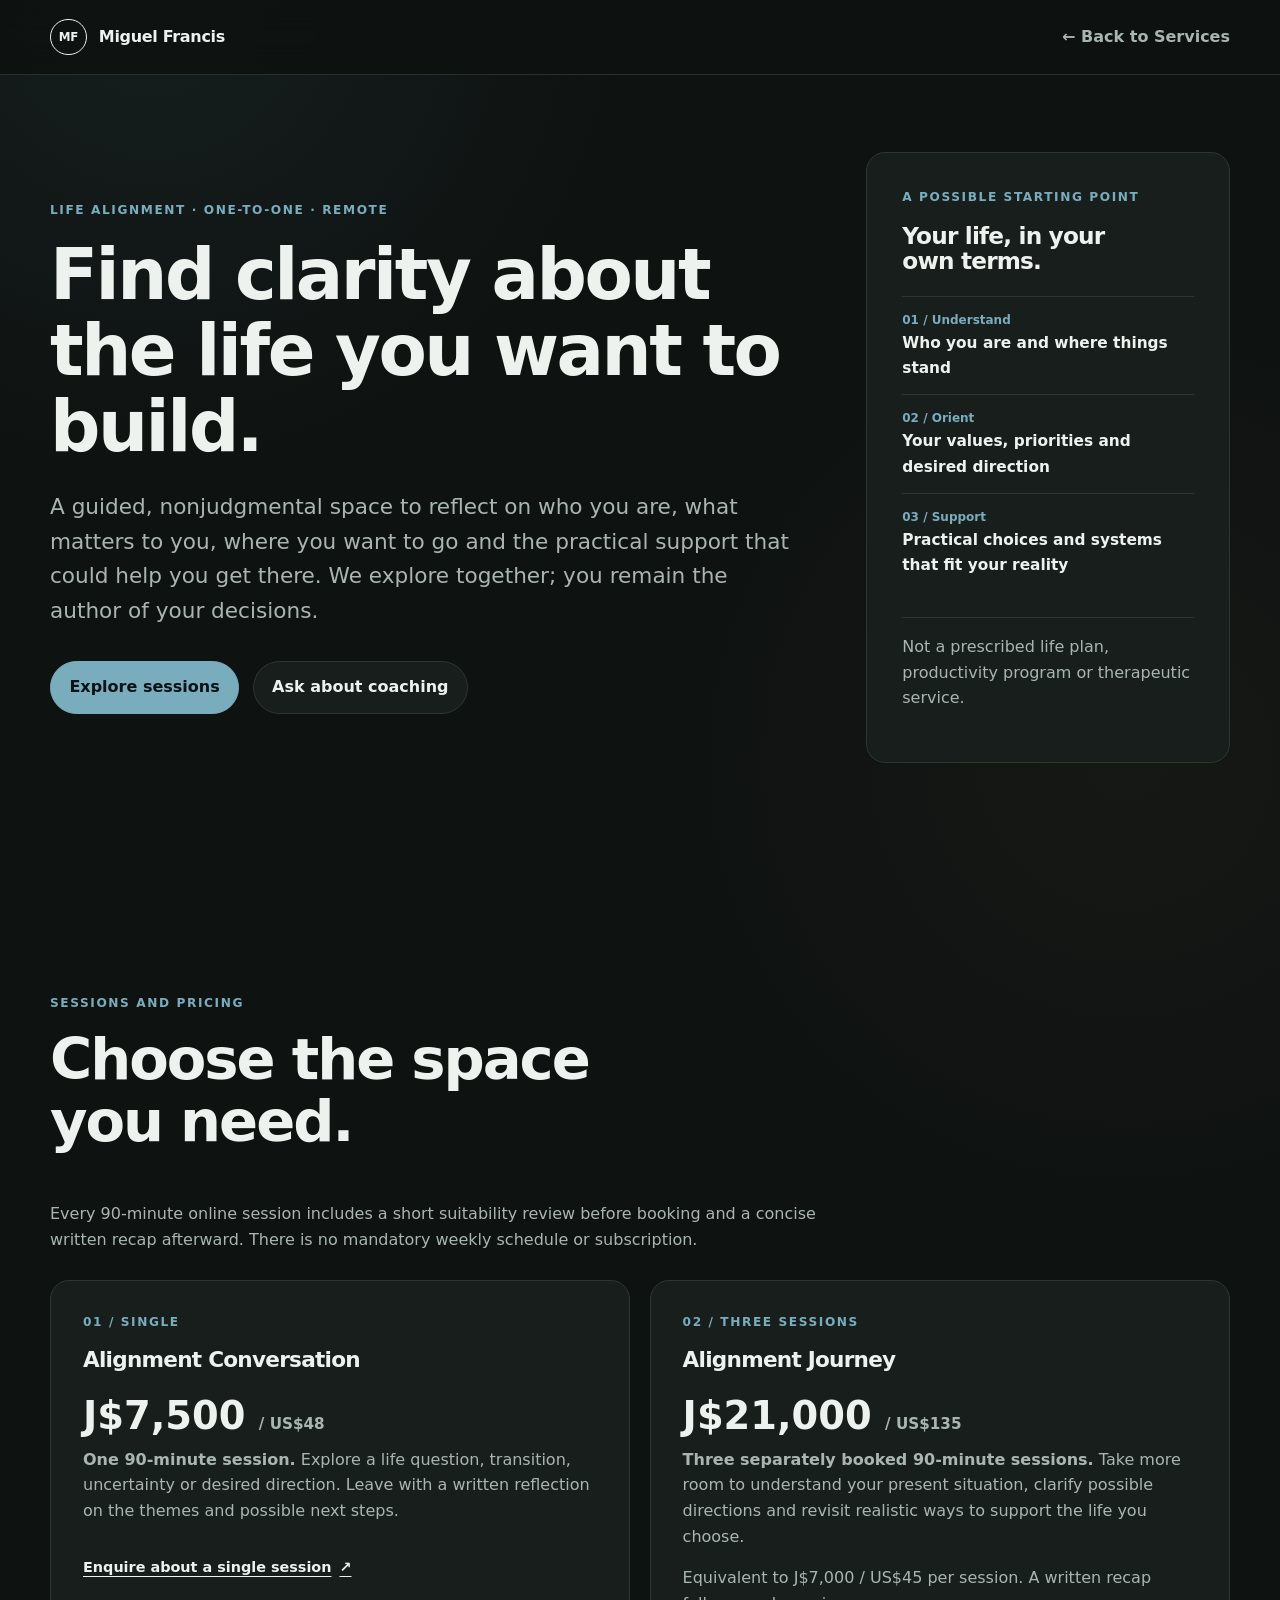
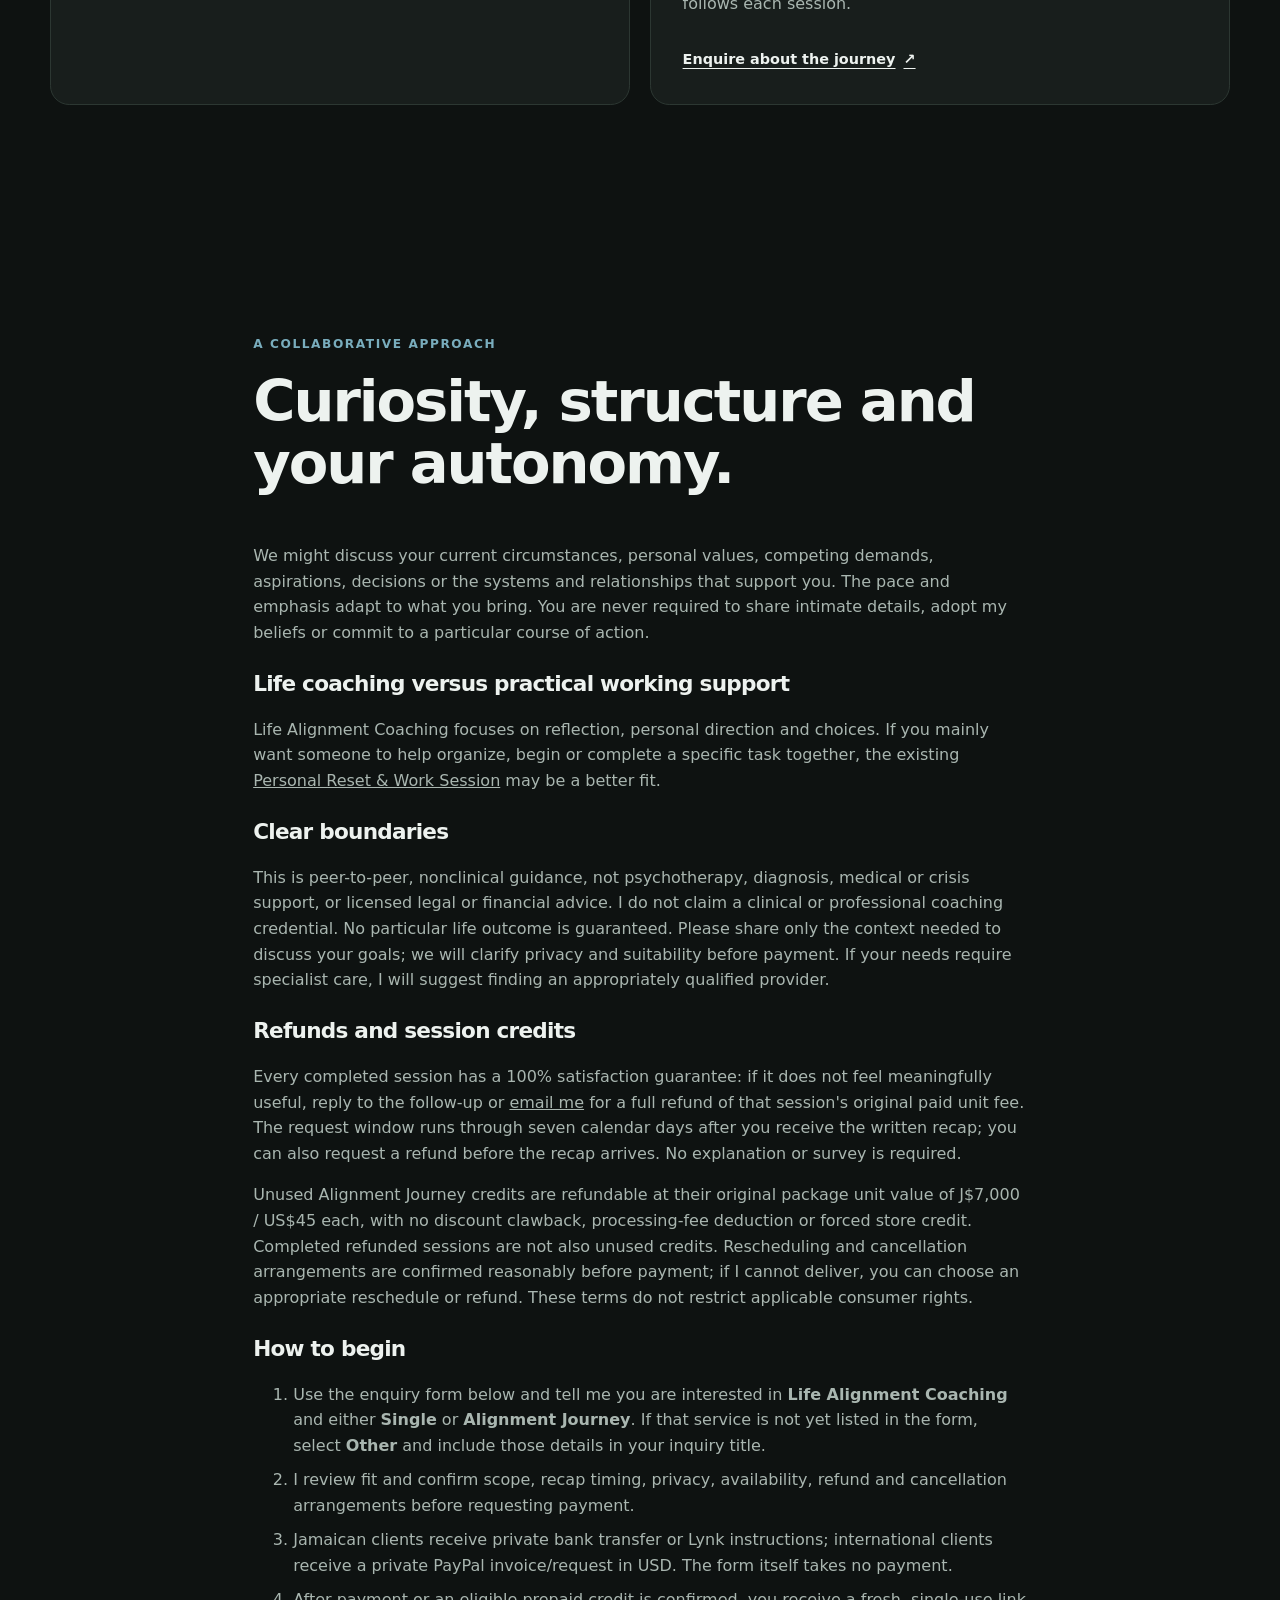
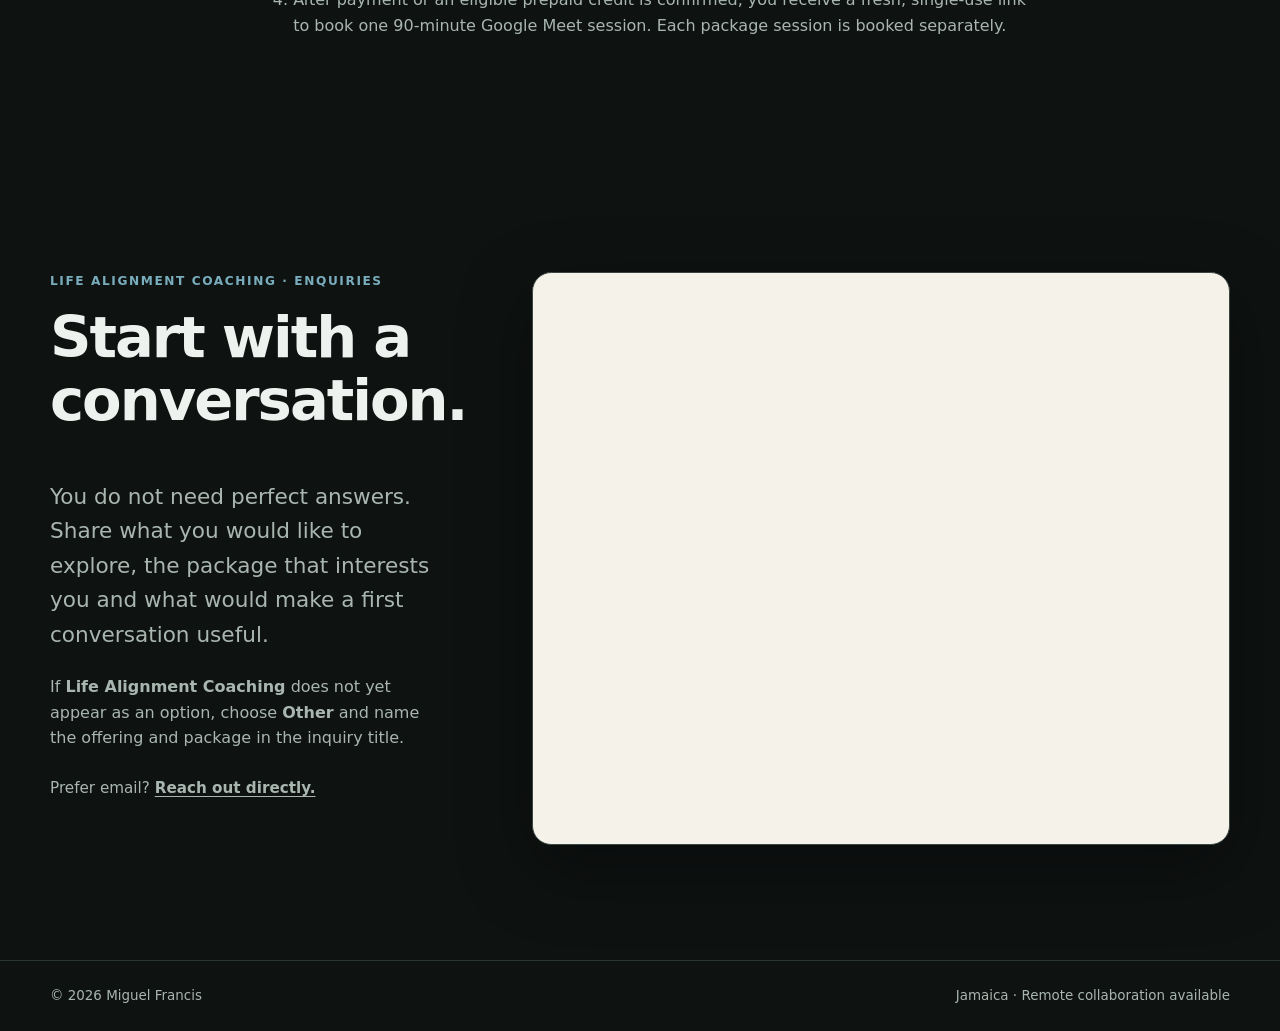
==== life-alignment-coaching.html @ 4c948471 "feat: refine portfolio layout and add life alignment coaching offer" ====
<!doctype html>
<html lang="en">
<head>
  <meta charset="utf-8">
  <meta name="viewport" content="width=device-width, initial-scale=1">
  <meta name="description" content="Life Alignment Coaching with Miguel Francis: structured, nonclinical peer-to-peer support for values, direction, goals and practical next steps. Explore online sessions and packages.">
  <link rel="canonical" href="https://migydao.github.io/MiguelDao/life-alignment-coaching.html">
  <meta property="og:type" content="website">
  <meta property="og:title" content="Life Alignment Coaching | Miguel Francis">
  <meta property="og:description" content="Explore your values, direction and practical support systems in one-to-one, nonclinical guidance sessions.">
  <meta property="og:url" content="https://migydao.github.io/MiguelDao/life-alignment-coaching.html">
  <meta name="twitter:card" content="summary">
  <meta name="theme-color" content="#0e1211">
  <title>Life Alignment Coaching | Miguel Francis</title>
  <link rel="icon" href="assets/mark.svg" type="image/svg+xml">
  <script src="theme.js"></script>
  <link rel="stylesheet" href="styles.css">
</head>
<body>
  <a class="skip-link" href="#main">Skip to content</a>
  <header class="site-header">
    <div class="shell nav-shell">
      <a class="brand" href="index.html" aria-label="Miguel Francis home"><span class="brand-mark" aria-hidden="true">MF</span><span>Miguel Francis</span></a>
      <nav class="case-nav" aria-label="Page navigation"><a href="services.html#personal-practical-support">← Back to Services</a></nav>
    </div>
  </header>
  <main id="main">
    <section class="section alignment-hero" aria-labelledby="alignment-title">
      <div class="shell alignment-grid">
        <div>
          <p class="eyebrow">Life alignment · One-to-one · Remote</p>
          <h1 id="alignment-title">Find clarity about the life you want to build.</h1>
          <p class="hero-copy">A guided, nonjudgmental space to reflect on who you are, what matters to you, where you want to go and the practical support that could help you get there. We explore together; you remain the author of your decisions.</p>
          <div class="actions"><a class="button button-primary" href="#packages">Explore sessions</a><a class="button button-secondary" href="#enquiry">Ask about coaching</a></div>
        </div>
        <aside class="alignment-aside" aria-label="Three areas of reflection">
          <p class="eyebrow">A possible starting point</p>
          <h2>Your life, in your own terms.</h2>
          <ol>
            <li><span>01 / Understand</span><strong>Who you are and where things stand</strong></li>
            <li><span>02 / Orient</span><strong>Your values, priorities and desired direction</strong></li>
            <li><span>03 / Support</span><strong>Practical choices and systems that fit your reality</strong></li>
          </ol>
          <p class="alignment-summary-note">Not a prescribed life plan, productivity program or therapeutic service.</p>
        </aside>
      </div>
    </section>
    <section class="section" id="packages" aria-labelledby="packages-title">
      <div class="shell">
        <p class="eyebrow">Sessions and pricing</p>
        <h2 id="packages-title">Choose the space you need.</h2>
        <p class="alignment-copy">Every 90-minute online session includes a short suitability review before booking and a concise written recap afterward. There is no mandatory weekly schedule or subscription.</p>
        <div class="alignment-options">
          <article class="alignment-option">
            <p class="eyebrow">01 / Single</p>
            <h3>Alignment Conversation</h3>
            <p class="alignment-price">J$7,500 <span>/ US$48</span></p>
            <p><strong>One 90-minute session.</strong> Explore a life question, transition, uncertainty or desired direction. Leave with a written reflection on the themes and possible next steps.</p>
            <a class="svc-card-link" href="#enquiry">Enquire about a single session <span aria-hidden="true">↗</span></a>
          </article>
          <article class="alignment-option">
            <p class="eyebrow">02 / Three sessions</p>
            <h3>Alignment Journey</h3>
            <p class="alignment-price">J$21,000 <span>/ US$135</span></p>
            <p><strong>Three separately booked 90-minute sessions.</strong> Take more room to understand your present situation, clarify possible directions and revisit realistic ways to support the life you choose.</p>
            <p>Equivalent to J$7,000 / US$45 per session. A written recap follows each session.</p>
            <a class="svc-card-link" href="#enquiry">Enquire about the journey <span aria-hidden="true">↗</span></a>
          </article>
        </div>
      </div>
    </section>
    <section class="section" aria-labelledby="alignment-process-title">
      <div class="shell alignment-copy">
        <p class="eyebrow">A collaborative approach</p>
        <h2 id="alignment-process-title">Curiosity, structure and your autonomy.</h2>
        <p>We might discuss your current circumstances, personal values, competing demands, aspirations, decisions or the systems and relationships that support you. The pace and emphasis adapt to what you bring. You are never required to share intimate details, adopt my beliefs or commit to a particular course of action.</p>
        <h3>Life coaching versus practical working support</h3>
        <p>Life Alignment Coaching focuses on reflection, personal direction and choices. If you mainly want someone to help organize, begin or complete a specific task together, the existing <a href="personal-practical-support.html">Personal Reset &amp; Work Session</a> may be a better fit.</p>
        <h3>Clear boundaries</h3>
        <p>This is peer-to-peer, nonclinical guidance, not psychotherapy, diagnosis, medical or crisis support, or licensed legal or financial advice. I do not claim a clinical or professional coaching credential. No particular life outcome is guaranteed. Please share only the context needed to discuss your goals; we will clarify privacy and suitability before payment. If your needs require specialist care, I will suggest finding an appropriately qualified provider.</p>
        <h3>Refunds and session credits</h3>
        <p>Every completed session has a 100% satisfaction guarantee: if it does not feel meaningfully useful, reply to the follow-up or <a href="mailto:miguelfrancis.rw@gmail.com?subject=Life%20Alignment%20Coaching%20refund">email me</a> for a full refund of that session's original paid unit fee. The request window runs through seven calendar days after you receive the written recap; you can also request a refund before the recap arrives. No explanation or survey is required.</p>
        <p>Unused Alignment Journey credits are refundable at their original package unit value of J$7,000 / US$45 each, with no discount clawback, processing-fee deduction or forced store credit. Completed refunded sessions are not also unused credits. Rescheduling and cancellation arrangements are confirmed reasonably before payment; if I cannot deliver, you can choose an appropriate reschedule or refund. These terms do not restrict applicable consumer rights.</p>
        <h3>How to begin</h3>
        <ol>
          <li>Use the enquiry form below and tell me you are interested in <strong>Life Alignment Coaching</strong> and either <strong>Single</strong> or <strong>Alignment Journey</strong>. If that service is not yet listed in the form, select <strong>Other</strong> and include those details in your inquiry title.</li>
          <li>I review fit and confirm scope, recap timing, privacy, availability, refund and cancellation arrangements before requesting payment.</li>
          <li>Jamaican clients receive private bank transfer or Lynk instructions; international clients receive a private PayPal invoice/request in USD. The form itself takes no payment.</li>
          <li>After payment or an eligible prepaid credit is confirmed, you receive a fresh, single-use link to book one 90-minute Google Meet session. Each package session is booked separately.</li>
        </ol>
      </div>
    </section>
    <section class="section intake-hero" id="enquiry">
      <div class="shell intake-grid">
        <div class="intake-intro">
          <p class="eyebrow">Life Alignment Coaching · Enquiries</p>
          <h2>Start with a conversation.</h2>
          <p class="hero-copy">You do not need perfect answers. Share what you would like to explore, the package that interests you and what would make a first conversation useful.</p>
          <p>If <strong>Life Alignment Coaching</strong> does not yet appear as an option, choose <strong>Other</strong> and name the offering and package in the inquiry title.</p>
          <p class="intake-fallback">Prefer email? <a href="mailto:miguelfrancis.rw@gmail.com?subject=Life%20Alignment%20Coaching%20inquiry">Reach out directly.</a></p>
        </div>
        <div class="intake-form-shell" aria-label="Life Alignment Coaching inquiry form">
          <iframe data-tally-src="https://tally.so/embed/rjxJpX?alignLeft=1&hideTitle=1&transparentBackground=1&dynamicHeight=1&service_prefill=Life%20Alignment%20Coaching" loading="lazy" width="100%" height="520" frameborder="0" marginheight="0" marginwidth="0" title="Life Alignment Coaching inquiry form"></iframe>
        </div>
      </div>
    </section>
  </main>
  <footer class="site-footer"><div class="shell footer-row"><p>© <span id="year"></span> Miguel Francis</p><p>Jamaica · Remote collaboration available</p></div></footer>
  <script>
    var d=document,w="https://tally.so/widgets/embed.js",v=function(){"undefined"!=typeof Tally?Tally.loadEmbeds():d.querySelectorAll("iframe[data-tally-src]:not([src])").forEach(function(e){e.src=e.dataset.tallySrc})};if("undefined"!=typeof Tally)v();else if(d.querySelector('script[src="'+w+'"]')==null){var s=d.createElement("script");s.src=w;s.onload=v;s.onerror=v;d.body.appendChild(s);}
  </script>
  <script src="script.js"></script>
</body>
</html>
---- styles.css ----
:root,
[data-theme="light"] {
  --ink: #10231c;
  --ink-soft: #43524c;
  --paper: #f5f2e9;
  --paper-deep: #e9e4d6;
  --line: #cfc8b8;
  --green: #315c4b;
  --green-dark: #183d31;
  --green-light: #dce8df;
  --blue: #315669;
  --warm: #9e6f42;
  --white: #fffefa;
  --radius: 1.2rem;
  --shadow: 0 20px 60px rgba(16, 35, 28, .10);
  --max: 1180px;
}

[data-theme="dark"] {
  --ink: #edf2ef;
  --ink-soft: #a9b6b0;
  --paper: #0e1211;
  --paper-deep: #141a18;
  --line: #2c3732;
  --green: #79adbd;
  --green-dark: #13252c;
  --green-light: #203137;
  --blue: #8ebccc;
  --warm: #d2a36f;
  --white: #181e1c;
  --shadow: 0 24px 72px rgba(0, 0, 0, .34);
}

* { box-sizing: border-box; }
html { scroll-behavior: smooth; }
body {
  margin: 0;
  color: var(--ink);
  background: var(--paper);
  font-family: Inter, ui-sans-serif, system-ui, -apple-system, BlinkMacSystemFont, "Segoe UI", sans-serif;
  line-height: 1.6;
}
a { color: inherit; }
button, a { -webkit-tap-highlight-color: transparent; }
img { max-width: 100%; display: block; }
h1,h2,h3,p { margin-top: 0; }
h1,h2,h3 { line-height: 1.08; letter-spacing: -.035em; }
h1 { font-size: clamp(2.8rem, 7.5vw, 6.7rem); max-width: 13ch; margin-bottom: 1.6rem; }
h2 { font-size: clamp(2rem, 4.5vw, 4rem); max-width: 16ch; }
h3 { font-size: 1.35rem; }
p { color: var(--ink-soft); }
.shell { width: min(calc(100% - 2.2rem), var(--max)); margin-inline: auto; }
.section { padding: clamp(4.5rem, 9vw, 8.5rem) 0; }
.sr-only { position: absolute; width: 1px; height: 1px; padding: 0; margin: -1px; overflow: hidden; clip: rect(0,0,0,0); white-space: nowrap; border: 0; }
.skip-link { position: fixed; left: 1rem; top: -5rem; z-index: 100; background: var(--ink); color: white; padding: .75rem 1rem; border-radius: .6rem; text-decoration: none; }
.skip-link:focus { top: 1rem; }

.site-header {
  position: sticky; top: 0; z-index: 50;
  background: color-mix(in srgb, var(--paper) 88%, transparent);
  backdrop-filter: blur(16px);
  border-bottom: 1px solid color-mix(in srgb, var(--line) 70%, transparent);
}
.nav-shell { min-height: 74px; display: flex; align-items: center; justify-content: space-between; gap: 2rem; }
.brand { display: inline-flex; align-items: center; gap: .75rem; text-decoration: none; font-weight: 750; letter-spacing: -.02em; }
.brand-mark { display: grid; place-items: center; width: 2.3rem; aspect-ratio: 1; border: 1px solid var(--ink); border-radius: 50%; font-size: .74rem; }
.site-nav { display: flex; align-items: center; gap: 1.8rem; }
.site-nav a { text-decoration: none; color: var(--ink-soft); font-size: .95rem; }
.site-nav a:hover, .site-nav a:focus-visible { color: var(--ink); }
.menu-toggle { display: none; background: transparent; border: 0; padding: .5rem; }
.menu-toggle span:not(.sr-only) { width: 1.5rem; height: 2px; background: var(--ink); display: block; margin: 4px 0; }

.eyebrow { margin-bottom: 1rem; color: var(--green); text-transform: uppercase; letter-spacing: .13em; font-size: .76rem; font-weight: 800; }
.hero { padding-top: clamp(5rem, 9vw, 9rem); }
.hero-grid { display: grid; grid-template-columns: minmax(0, 1.65fr) minmax(270px, .7fr); gap: clamp(3rem, 8vw, 7rem); align-items: end; }
.hero-copy { font-size: clamp(1.06rem, 1.8vw, 1.35rem); max-width: 62ch; }
.actions { display: flex; flex-wrap: wrap; gap: .85rem; margin-top: 2rem; }
.button { display: inline-flex; align-items: center; justify-content: center; min-height: 48px; padding: .8rem 1.15rem; border-radius: 999px; text-decoration: none; font-weight: 750; border: 1px solid var(--ink); transition: transform .16s ease, box-shadow .16s ease, background .16s ease; }
.button:hover { transform: translateY(-2px); }
.button-primary { background: var(--ink); color: var(--white); }
.button-secondary { background: transparent; color: var(--ink); }
.button-light { background: var(--white); color: var(--ink); border-color: var(--white); }

.hero-panel {
  background:
    linear-gradient(rgba(255,255,255,.035) 1px, transparent 1px),
    linear-gradient(90deg, rgba(255,255,255,.035) 1px, transparent 1px),
    var(--ink);
  background-size: 28px 28px, 28px 28px, auto;
  color: var(--white);
  padding: 1.6rem;
  border-radius: var(--radius);
  box-shadow: var(--shadow);
}
.hero-panel p { color: #d7e0db; }
.hero-symbol-grid {
  display: grid;
  grid-template-columns: repeat(4, 1fr);
  gap: .55rem;
  margin-bottom: 1.35rem;
}
.hero-symbol {
  display: grid;
  place-items: center;
  min-height: 64px;
  border: 1px solid rgba(255,255,255,.16);
  border-radius: .8rem;
  background: rgba(255,255,255,.045);
}
.hero-symbol svg {
  width: 34px;
  height: 34px;
  fill: none;
  stroke: #b7cdbf;
  stroke-width: 1.8;
  stroke-linecap: round;
  stroke-linejoin: round;
}
.panel-kicker { font-size: .85rem; }
.focus-list { list-style: none; margin: 1.6rem 0; padding: 0; }
.focus-list li { display: flex; gap: .8rem; align-items: center; padding: .8rem 0; border-top: 1px solid rgba(255,255,255,.14); font-weight: 650; }
.focus-list li:last-child { border-bottom: 1px solid rgba(255,255,255,.14); }
.focus-list span { color: #a9c2b8; font-variant-numeric: tabular-nums; font-size: .78rem; }
.panel-note { font-size: .88rem; margin-bottom: 0; }

.section-heading { margin-bottom: 2.5rem; }
.heading-row { display: grid; grid-template-columns: 1fr minmax(260px, .5fr); gap: 2rem; align-items: end; }
.section-note { max-width: 48ch; margin-bottom: .4rem; font-size: .95rem; }

.capabilities { border-top: 1px solid var(--line); }
.capability-grid { display: grid; grid-template-columns: repeat(4, 1fr); border-top: 1px solid var(--line); border-left: 1px solid var(--line); }
.capability-card { padding: 1.6rem; min-height: 250px; border-right: 1px solid var(--line); border-bottom: 1px solid var(--line); display: flex; flex-direction: column; }
.capability-card h3 { margin-top: auto; }
.capability-number { font-size: .78rem; color: var(--green); font-weight: 800; }
.capability-card p { margin-bottom: 0; }

.selected-work { background: var(--white); border-block: 1px solid var(--line); }
.project-grid { display: grid; grid-template-columns: repeat(2, minmax(0, 1fr)); gap: 1.35rem; }
.project-card { border: 1px solid var(--line); border-radius: var(--radius); overflow: hidden; background: var(--paper); }
.project-featured { grid-column: 1 / -1; display: grid; grid-template-columns: 1.1fr 1fr; }
.project-visual { min-height: 260px; padding: 1.6rem; display: flex; flex-direction: column; justify-content: space-between; color: white; overflow: hidden; position: relative; text-decoration: none; }
.project-visual:focus-visible { outline: 3px solid currentColor; outline-offset: -4px; }
.project-visual::after { content: ""; position: absolute; width: 55%; aspect-ratio: 1; border: 1px solid rgba(255,255,255,.3); border-radius: 50%; right: -10%; bottom: -35%; }
.project-visual span { text-transform: uppercase; font-size: .72rem; letter-spacing: .12em; font-weight: 800; }
.project-visual strong { font-size: clamp(2rem, 4vw, 3.7rem); line-height: .95; letter-spacing: -.05em; max-width: 8ch; }
.visual-bed { background: linear-gradient(135deg, #202925, #78583c); }
.visual-iwtm { background: linear-gradient(135deg, #243b32, #57715d); }
.visual-character { background: linear-gradient(135deg, #172d3d, #3f6880); }
.visual-sketchpad { background: linear-gradient(135deg, #19232b, #496474); }
.visual-equipment { background: linear-gradient(135deg, #252927, #6e706b); }
.visual-cx { background: linear-gradient(135deg, #3e3448, #806b84); }
.visual-3d { background: linear-gradient(135deg, #3d452c, #7e8750); }
.visual-farm { background: linear-gradient(135deg, #2c432e, #6d7842); }
.project-body { padding: 1.6rem; }
.project-body h3 { font-size: 1.65rem; margin-bottom: .75rem; }
.project-meta { color: var(--green); font-size: .78rem; font-weight: 800; letter-spacing: .06em; text-transform: uppercase; }
.tag-list { display: flex; flex-wrap: wrap; gap: .45rem; list-style: none; padding: 0; margin: 1.35rem 0; }
.tag-list li { border: 1px solid var(--line); border-radius: 999px; padding: .32rem .6rem; font-size: .78rem; color: var(--ink-soft); background: var(--white); }
details { border-top: 1px solid var(--line); padding-top: .85rem; }
summary { cursor: pointer; font-weight: 750; color: var(--ink); }
details p { margin: .85rem 0 0; font-size: .92rem; }

.approach { background: var(--green-dark); color: white; }
.approach p { color: #c7d6d0; }
.approach-grid { display: grid; grid-template-columns: .8fr 1.1fr; gap: clamp(3rem, 8vw, 7rem); }
.approach .eyebrow { color: #9bc0b1; }
.approach blockquote { margin: 2.5rem 0 0; padding-left: 1.2rem; border-left: 2px solid #86ad9d; font-size: 1.25rem; color: #f0f5f2; max-width: 30ch; }
.process-list { list-style: none; padding: 0; margin: 0; }
.process-list li { display: grid; grid-template-columns: 44px 1fr; gap: 1rem; padding: 1.15rem 0; border-top: 1px solid rgba(255,255,255,.14); }
.process-list li:last-child { border-bottom: 1px solid rgba(255,255,255,.14); }
.process-list span { color: #8fb2a4; font-size: .78rem; font-weight: 800; }
.process-list h3 { margin-bottom: .35rem; color: white; }
.process-list p { margin-bottom: 0; }

.about-grid { display: grid; grid-template-columns: .75fr 1.25fr; gap: clamp(3rem, 9vw, 8rem); }
.about-copy { font-size: 1.08rem; }
.about-copy p:first-child { font-size: clamp(1.3rem, 2.3vw, 1.8rem); color: var(--ink); }

.experience { padding-top: 0; }
.timeline { border-top: 1px solid var(--line); }
.timeline article { display: grid; grid-template-columns: 150px minmax(220px, .75fr) 1.2fr; gap: 2rem; padding: 1.25rem 0; border-bottom: 1px solid var(--line); }
.timeline span { font-size: .82rem; font-weight: 800; color: var(--green); }
.timeline h3, .timeline p { margin: 0; }

.work-paths { background: var(--paper-deep); }
.path-grid { display: grid; grid-template-columns: 1fr 1fr; gap: 1.2rem; }
.path-card { border: 1px solid var(--line); background: var(--white); padding: clamp(1.6rem, 4vw, 3rem); border-radius: var(--radius); }
.path-card h2 { font-size: clamp(2rem, 4vw, 3.3rem); }
.path-card ul { padding-left: 1.2rem; color: var(--ink-soft); margin-bottom: 2rem; }
.path-primary { background: var(--ink); color: white; border-color: var(--ink); }
.path-primary p, .path-primary li { color: #d9e1dd; }
.path-primary .eyebrow { color: #9bc0b1; }

.contact { border-top: 1px solid var(--line); }
.contact-grid { display: grid; grid-template-columns: .8fr 1.2fr; gap: clamp(3rem, 9vw, 8rem); align-items: start; }
.contact-grid > div:last-child > p:first-child { font-size: 1.15rem; max-width: 58ch; }
.contact-links { display: flex; flex-wrap: wrap; gap: .75rem 1.2rem; margin: 1.6rem 0; }
.contact-links a { font-weight: 800; text-underline-offset: .2em; }
.location { font-size: .9rem; }

.site-footer { border-top: 1px solid var(--line); padding: 1.5rem 0; }
.footer-row { display: flex; justify-content: space-between; gap: 1rem; }
.footer-row p { margin: 0; font-size: .84rem; }

:focus-visible { outline: 3px solid #d1a95b; outline-offset: 3px; }

@media (max-width: 900px) {
  .hero-grid, .approach-grid, .about-grid, .contact-grid { grid-template-columns: 1fr; }
  .hero-panel { max-width: 620px; }
  .capability-grid { grid-template-columns: repeat(2, 1fr); }
  .project-featured { display: block; }
  .heading-row { grid-template-columns: 1fr; }
  .timeline article { grid-template-columns: 120px 1fr; }
  .timeline article p { grid-column: 2; }
}

@media (max-width: 700px) {
  .site-nav { position: absolute; left: 0; right: 0; top: 74px; display: none; flex-direction: column; align-items: stretch; gap: 0; padding: .8rem 1.1rem 1rem; background: var(--paper); border-bottom: 1px solid var(--line); }
  .site-nav.is-open { display: flex; }
  .site-nav a { padding: .8rem 0; }
  .menu-toggle { display: block; }
  .project-grid, .path-grid { grid-template-columns: 1fr; }
  .capability-grid { grid-template-columns: 1fr; }
  .project-visual { min-height: 220px; }
  .timeline article { grid-template-columns: 1fr; gap: .25rem; }
  .timeline article p { grid-column: auto; }
  .footer-row { flex-direction: column; }
  h1 { font-size: clamp(2.75rem, 14vw, 4.5rem); }
}

@media (prefers-reduced-motion: reduce) {
  html { scroll-behavior: auto; }
  *, *::before, *::after { transition-duration: .01ms !important; animation-duration: .01ms !important; animation-iteration-count: 1 !important; }
}


/* Case-study pages */
.case-nav a { text-decoration: none; font-weight: 750; color: var(--ink-soft); }
.case-nav a:hover, .case-nav a:focus-visible { color: var(--ink); }
.case-hero { padding-top: clamp(5rem, 9vw, 8rem); }
.case-hero-grid { display: grid; grid-template-columns: minmax(0,1.35fr) minmax(280px,.65fr); gap: clamp(3rem,8vw,7rem); align-items: end; }
.case-facts { padding: 1.4rem; border: 1px solid var(--line); border-radius: var(--radius); background: var(--white); }
.case-facts .panel-kicker { color: var(--ink); font-weight: 800; }
.case-tags { margin-bottom: 0; }
.case-content-grid { display: grid; grid-template-columns: .8fr 1.2fr; gap: clamp(3rem,9vw,8rem); align-items: start; }
.case-copy { font-size: 1.06rem; max-width: 68ch; }
.case-copy p:last-child { margin-bottom: 0; }
.case-list { margin: 0; padding-left: 1.2rem; color: var(--ink-soft); }
.case-list li { margin-bottom: .7rem; }
.case-tinted { background: var(--paper-deep); }
.case-dark { background: var(--green-dark); color: white; }
.case-dark p, .case-dark li { color: #c7d6d0; }
.case-dark .eyebrow { color: #9bc0b1; }
.case-next { padding-top: 2.5rem; }

.project-link {
  display: inline-flex;
  margin-top: .8rem;
  font-weight: 800;
  text-decoration-thickness: 1px;
  text-underline-offset: .22em;
}

@media (max-width: 900px) {
  .case-hero-grid, .case-content-grid { grid-template-columns: 1fr; }
}

.project-photo { padding: 0; position: relative; background: #1e2723; }
.project-photo::after { display: none; }
.project-photo > img { width: 100%; height: 100%; min-height: inherit; object-fit: cover; }
.project-photo-overlay {
  position: absolute; inset: 0; display: flex; flex-direction: column; justify-content: space-between;
  padding: 1.6rem; color: white; background: linear-gradient(180deg, rgba(16,35,28,.12), rgba(16,35,28,.62));
}
.project-photo-overlay span { text-transform: uppercase; font-size: .72rem; letter-spacing: .12em; font-weight: 800; }
.project-photo-overlay strong { font-size: clamp(2rem,4vw,3.7rem); line-height: .95; letter-spacing: -.05em; max-width: 8ch; }
.case-image-section { padding: 0 0 clamp(3rem,6vw,5rem); }
.case-figure { margin: 0; }
.case-figure img { width: 100%; max-height: 760px; object-fit: cover; border-radius: var(--radius); border: 1px solid var(--line); }
.case-figure figcaption { margin-top: .75rem; color: var(--ink-soft); font-size: .9rem; }


.case-gallery-intro { margin-bottom: 2rem; }
.case-gallery {
  display: grid;
  grid-template-columns: repeat(3, minmax(0, 1fr));
  gap: 1.15rem;
}
.case-gallery-two { grid-template-columns: repeat(2, minmax(0, 1fr)); }
.case-gallery .case-figure {
  display: flex;
  flex-direction: column;
  min-width: 0;
}
.case-gallery .case-figure img {
  width: 100%;
  aspect-ratio: 4 / 3;
  max-height: none;
  object-fit: cover;
}
.farm-gallery .case-figure img {
  aspect-ratio: 3 / 4;
  object-fit: cover;
}
@media (max-width: 800px) {
  .case-gallery,
  .case-gallery-two { grid-template-columns: 1fr; }
}

/* Work With Miguel intake */
.intake-hero { padding-top: clamp(4.5rem, 8vw, 7rem); }
.intake-grid {
  display: grid;
  grid-template-columns: minmax(0, .72fr) minmax(320px, 1.28fr);
  gap: clamp(2.5rem, 7vw, 6rem);
  align-items: start;
}
.intake-intro { position: sticky; top: 118px; }
.intake-intro h1 { font-size: clamp(2.7rem, 6vw, 5.5rem); max-width: 10ch; }
.intake-fallback { margin-top: 1.6rem; font-size: .95rem; }
.intake-fallback a { font-weight: 800; text-underline-offset: .2em; }
.intake-form-shell {
  min-height: 520px;
  border: 1px solid var(--line);
  border-radius: var(--radius);
  background: var(--white);
  padding: clamp(1rem, 2vw, 1.6rem);
  box-shadow: var(--shadow);
}
.intake-form-shell iframe { display: block; width: 100%; border: 0; }

@media (max-width: 900px) {
  .intake-grid { grid-template-columns: 1fr; }
  .intake-intro { position: static; }
}


/* Software case-study actions */
.case-actions {
  display: flex;
  flex-wrap: wrap;
  gap: .75rem;
  margin-top: 1.4rem;
}
.case-actions .button { min-width: 0; }
.case-figure-showcase img {
  object-fit: contain;
  background: #eef3f8;
}


/* CX / Quality Analytics Framework */
.cx-framework-grid {
  display: grid;
  grid-template-columns: repeat(3, minmax(0, 1fr));
  gap: 1rem;
}
.cx-framework-grid article,
.cx-example-card {
  border: 1px solid var(--line);
  border-radius: var(--radius);
  background: var(--white);
  padding: 1.35rem;
}
.cx-framework-grid article {
  min-height: 190px;
  display: flex;
  flex-direction: column;
}
.cx-framework-grid article span {
  color: var(--green);
  font-size: .75rem;
  font-weight: 800;
  letter-spacing: .08em;
}
.cx-framework-grid article h3 { margin-top: auto; }
.cx-framework-grid article p { margin-bottom: 0; }
.cx-example-intro { max-width: 68ch; margin-bottom: 1.4rem; }
.cx-example-grid {
  display: grid;
  grid-template-columns: repeat(3, minmax(0, 1fr));
  gap: 1rem;
}
.cx-example-card h3 { margin-bottom: .75rem; }
.cx-response {
  margin-top: 1.2rem;
  border-top: 1px solid var(--line);
  padding-top: .9rem;
  display: grid;
  gap: .35rem;
}
.cx-response strong {
  color: var(--green);
  font-size: .78rem;
  text-transform: uppercase;
  letter-spacing: .08em;
}
.cx-response span { color: var(--ink-soft); }
.cx-learning-callout {
  margin-top: 1.2rem;
  padding: 1.2rem 1.35rem;
  border-radius: var(--radius);
  background: var(--green-dark);
  color: white;
}
.cx-learning-callout strong { color: #fff; }

@media (max-width: 900px) {
  .cx-framework-grid { grid-template-columns: repeat(2, minmax(0, 1fr)); }
  .cx-example-grid { grid-template-columns: 1fr; }
}
@media (max-width: 620px) {
  .cx-framework-grid { grid-template-columns: 1fr; }
}


/* Theme variant: Dark / Technical Maker */
[data-theme="dark"] { color-scheme: dark; }
[data-theme="light"] { color-scheme: light; }

[data-theme="dark"] body {
  background:
    radial-gradient(circle at 12% 0%, rgba(121,173,189,.08), transparent 30rem),
    radial-gradient(circle at 88% 18%, rgba(210,163,111,.045), transparent 28rem),
    var(--paper);
}
[data-theme="dark"] .site-header {
  background: color-mix(in srgb, var(--paper) 90%, transparent);
  border-bottom-color: color-mix(in srgb, var(--line) 85%, transparent);
}
[data-theme="dark"] .hero-panel {
  background:
    linear-gradient(rgba(121,173,189,.045) 1px, transparent 1px),
    linear-gradient(90deg, rgba(121,173,189,.045) 1px, transparent 1px),
    #11191b;
  background-size: 28px 28px, 28px 28px, auto;
  color: #f3f6f4;
  border: 1px solid #2b3a3d;
}
[data-theme="dark"] .hero-panel p { color: #b8c5c0; }
[data-theme="dark"] .hero-symbol {
  border-color: rgba(121,173,189,.22);
  background: rgba(121,173,189,.055);
}
[data-theme="dark"] .hero-symbol svg { stroke: #91bdcb; }
[data-theme="dark"] .focus-list li { border-color: rgba(121,173,189,.16); }
[data-theme="dark"] .panel-note { color: #95a8a1; }

[data-theme="dark"] .button-primary {
  background: var(--green);
  border-color: var(--green);
  color: #091315;
}
[data-theme="dark"] .button-secondary {
  background: var(--white);
  border-color: var(--line);
  color: var(--ink);
}
[data-theme="dark"] .button-light {
  background: #eef3f1;
  border-color: #eef3f1;
  color: #101716;
}

[data-theme="dark"] .selected-work { background: #101513; }
[data-theme="dark"] .project-card,
[data-theme="dark"] .path-card,
[data-theme="dark"] .case-facts,
[data-theme="dark"] .cx-framework-grid article,
[data-theme="dark"] .cx-example-card {
  box-shadow: 0 16px 48px rgba(0,0,0,.16);
}
[data-theme="dark"] .tag-list li { background: #171e1b; }
[data-theme="dark"] .project-photo-overlay {
  background: linear-gradient(180deg, rgba(5,10,9,.08), rgba(5,10,9,.76));
}
[data-theme="dark"] .approach,
[data-theme="dark"] .case-dark {
  background: #101c20;
  border-block: 1px solid #26383d;
}
[data-theme="dark"] .approach p,
[data-theme="dark"] .case-dark p,
[data-theme="dark"] .case-dark li { color: #b9c8c3; }
[data-theme="dark"] .approach .eyebrow,
[data-theme="dark"] .case-dark .eyebrow { color: #91bdcb; }
[data-theme="dark"] .approach blockquote {
  color: #eef3f1;
  border-left-color: #79adbd;
}
[data-theme="dark"] .process-list span { color: #8ebccc; }

[data-theme="dark"] .path-primary {
  background: #16252b;
  border-color: #34505a;
  color: #f2f5f3;
}
[data-theme="dark"] .path-primary p,
[data-theme="dark"] .path-primary li { color: #bac7c2; }
[data-theme="dark"] .path-primary .eyebrow { color: #8ebccc; }

[data-theme="dark"] .case-figure-showcase img { background: #11181a; }
[data-theme="dark"] .cx-learning-callout { background: #16252b; }

[data-theme="dark"] .intake-form-shell {
  background: #f5f2e9;
  border-color: #3a4641;
}
[data-theme="dark"] .skip-link {
  background: #edf2ef;
  color: #0e1211;
}
[data-theme="dark"] ::selection {
  background: #315b68;
  color: #f5f8f7;
}

/* Personal services catalogue. Shares the portfolio's theme, typography and layout. */
.svc-hero { padding-block: clamp(4.5rem, 8vw, 7rem) clamp(3.5rem, 7vw, 6rem); }
.svc-hero-grid { display: grid; grid-template-columns: minmax(0, 1.5fr) minmax(275px, .8fr); gap: clamp(2rem, 6vw, 6rem); align-items: center; }
.svc-hero h1 { max-width: 16ch; font-size: clamp(2.9rem, 6.3vw, 5.8rem); margin-bottom: 1.3rem; }
.svc-hero .hero-copy { max-width: 57ch; }
.svc-location { margin: 1.2rem 0 0; font-size: .9rem; max-width: 60ch; }
.svc-hero-panel { background: var(--white); border: 1px solid var(--line); border-radius: var(--radius); padding: clamp(1.3rem, 3vw, 2.1rem); box-shadow: var(--shadow); }
.svc-mini-kicker { color: var(--green); font-size: .75rem; font-weight: 800; letter-spacing: .12em; text-transform: uppercase; margin-bottom: 1.2rem; }
.svc-mode-row { display: grid; grid-template-columns: 34px 1fr; gap: .8rem; padding: 1.15rem 0; border-top: 1px solid var(--line); }
.svc-mode-row > span { color: var(--green); font-size: .8rem; font-weight: 800; }
.svc-mode-row strong { display: block; line-height: 1.3; margin-bottom: .4rem; }
.svc-mode-row p { margin: 0; font-size: .92rem; }
.svc-mode-row b { color: var(--ink); }
.svc-small-print { border-top: 1px solid var(--line); padding-top: 1.1rem; margin: .1rem 0 0; font-size: .8rem; }
.svc-jump-wrap { border-top: 1px solid var(--line); border-bottom: 1px solid var(--line); background: var(--paper-deep); scroll-margin-top: 80px; }
.svc-jump { display: flex; align-items: center; gap: .65rem 1.1rem; flex-wrap: wrap; padding-block: 1rem; }
.svc-jump-label { color: var(--ink-soft); font-size: .78rem; font-weight: 800; letter-spacing: .05em; text-transform: uppercase; margin-right: .25rem; }
.svc-jump a { display: inline-flex; align-items: center; gap: .3rem; text-decoration: none; background: var(--white); border: 1px solid var(--line); padding: .48rem .85rem; border-radius: 999px; font-size: .86rem; font-weight: 700; }
.svc-jump a:hover { border-color: var(--green); }
.svc-group { padding-block: clamp(3.5rem, 7vw, 6rem); scroll-margin-top: 84px; }
.svc-group:nth-of-type(odd) { background: var(--white); }
.svc-section-head { display: grid; grid-template-columns: 1fr minmax(200px, .55fr); gap: 1.25rem 3rem; align-items: end; margin-bottom: 2.2rem; }
.svc-section-head .eyebrow { margin-bottom: .7rem; }
.svc-section-head h2 { margin-bottom: 0; max-width: none; }
.svc-section-head > p { max-width: 46ch; margin-bottom: .1rem; }
.svc-grid { display: grid; grid-template-columns: repeat(3, minmax(0, 1fr)); gap: 1.1rem; align-items: stretch; }
.svc-feature-card { grid-column: 1 / -1; }
.svc-card { display: flex; flex-direction: column; min-width: 0; background: var(--paper); border: 1px solid var(--line); border-radius: var(--radius); padding: clamp(1.25rem, 2.4vw, 1.8rem); }
.svc-group:nth-of-type(even) .svc-card { background: var(--white); }
.svc-card-top { display: flex; justify-content: space-between; align-items: center; gap: 1rem; margin-bottom: 2.2rem; }
.svc-index { color: var(--green); font-size: .78rem; font-weight: 850; }
.svc-mode { color: var(--ink-soft); border: 1px solid var(--line); border-radius: 999px; font-size: .7rem; font-weight: 750; padding: .3rem .65rem; text-align: center; }
.svc-card h3 { font-size: clamp(1.4rem, 2.2vw, 1.8rem); letter-spacing: -.03em; margin-bottom: .85rem; max-width: 20ch; }
.svc-description { font-size: .96rem; margin-bottom: 1.4rem; }
.svc-price { margin-top: auto; padding-top: 1.3rem; padding-bottom: 1.1rem; border-top: 1px solid var(--line); }
.svc-price-label { margin-bottom: .3rem; color: var(--ink-soft); font-size: .8rem; font-weight: 700; }
.svc-price-value { color: var(--ink); font-size: clamp(1.65rem, 2.6vw, 2.25rem); line-height: 1.2; font-weight: 800; letter-spacing: -.045em; margin: 0; }
.svc-price-value span { color: var(--ink-soft); font-size: .82rem; letter-spacing: 0; font-weight: 600; }
.svc-price-secondary { color: var(--ink-soft); border-top: 1px solid var(--line); margin: .85rem 0 0; padding-top: .65rem; font-size: .83rem; line-height: 1.5; }
.svc-price-secondary strong { color: var(--ink); font-weight: 800; }
.svc-details { border-block: 1px solid var(--line); padding: .85rem 0; }
.svc-details summary { display: flex; align-items: center; justify-content: space-between; gap: .8rem; list-style: none; font-size: .88rem; }
.svc-details summary::-webkit-details-marker { display: none; }
.svc-details summary span { font-size: 1.25rem; font-weight: 400; transition: transform .15s ease; }
.svc-details[open] summary span { transform: rotate(45deg); }
.svc-detail-body { padding-top: .75rem; }
.svc-detail-body ul { margin: 0; padding-left: 1.15rem; color: var(--ink-soft); font-size: .88rem; }
.svc-detail-body li { padding-bottom: .45rem; }
.svc-detail-body p { font-size: .83rem; margin: .65rem 0 .25rem; }
.svc-proof { display: inline-flex; gap: .4rem; margin-top: .5rem; font-weight: 750; font-size: .84rem; text-underline-offset: .18em; }
.svc-card-link { display: inline-flex; align-items: center; justify-content: space-between; margin-top: 1rem; font-weight: 800; font-size: .9rem; text-decoration-thickness: 1px; text-underline-offset: .3em; gap: .5rem; }
.svc-proof-section { background: var(--paper-deep); border-block: 1px solid var(--line); }
.svc-proof-grid { display: grid; grid-template-columns: repeat(3, minmax(0,1fr)); gap: 1.1rem; }
.svc-proof-tile { background: var(--white); border: 1px solid var(--line); border-radius: var(--radius); overflow: hidden; text-decoration: none; display: flex; flex-direction: column; }
.svc-proof-tile img { width: 100%; aspect-ratio: 16 / 11; object-fit: cover; background: var(--paper-deep); }
.svc-proof-tile > div { padding: 1.3rem; flex: 1; display: flex; flex-direction: column; }
.svc-proof-tile > div > span:first-child { color: var(--green); font-size: .76rem; font-weight: 800; letter-spacing: .06em; text-transform: uppercase; }
.svc-proof-tile h3 { margin: .6rem 0; }
.svc-proof-tile p { font-size: .9rem; }
.svc-proof-more { color: var(--ink); text-decoration: underline; text-underline-offset: .2em; font-weight: 750; font-size: .88rem; margin-top: auto; }
.svc-proof-tile:hover .svc-proof-more { color: var(--green); }
.svc-process { background: var(--green-dark); color: #fff; }
.svc-process .eyebrow { color: #a6c8b8; }
.svc-process h2 { color: #fff; }
.svc-steps { margin: 0; padding: 0; display: grid; grid-template-columns: repeat(3, minmax(0, 1fr)); gap: 1.5rem; list-style: none; }
.svc-steps li { border-top: 1px solid rgba(255,255,255,.35); padding-top: 1rem; }
.svc-steps li > span { display: block; color: #a9c7bd; font-weight: 800; font-size: .8rem; margin-bottom: 1.35rem; }
.svc-steps li strong { display: block; margin-bottom: .65rem; font-size: 1.25rem; }
.svc-steps li p { margin: 0; color: #d9e3dd; }
.svc-faq-grid { display: grid; grid-template-columns: minmax(200px, .7fr) minmax(0, 1.3fr); gap: clamp(2rem, 7vw, 6rem); }
.svc-faq-grid h2 { max-width: 15ch; }
.svc-faq-list { border-top: 1px solid var(--line); }
.svc-faq-list details { padding: 1.15rem 0; }
.svc-faq-list summary { font-size: 1.02rem; }
.svc-faq-list details p { max-width: 68ch; font-size: .94rem; line-height: 1.7; }
.svc-contact { padding-top: 0; }
.svc-contact-panel { padding: clamp(2rem, 5vw, 4rem); background: var(--ink); border-radius: var(--radius); color: #fff; display: grid; grid-template-columns: 1.35fr .65fr; gap: 2rem; align-items: center; }
.svc-contact-panel .eyebrow { color: #bad5cb; }
.svc-contact-panel h2 { max-width: 20ch; }
.svc-contact-panel p { color: #e2ebe6; margin-bottom: 0; max-width: 52ch; }
.svc-contact-actions { display: flex; align-items: flex-start; flex-direction: column; gap: 1rem; }
.svc-contact-actions > a:not(.button) { color: #fff; font-weight: 700; font-size: .9rem; text-underline-offset: .2em; }
[data-theme="dark"] .svc-process { background: #101c20; }
[data-theme="dark"] .svc-contact-panel { background: #16252b; border: 1px solid #34505a; }
@media (max-width: 1000px) {
 .svc-grid { grid-template-columns: repeat(2, minmax(0, 1fr)); }
 .svc-hero-grid { grid-template-columns: 1.15fr .85fr; }
}
@media (max-width: 760px) {
 .svc-hero-grid, .svc-section-head, .svc-faq-grid, .svc-contact-panel { grid-template-columns: 1fr; }
 .svc-hero-panel { box-shadow: none; }
 .svc-proof-grid { grid-template-columns: 1fr 1fr; }
 .svc-steps { grid-template-columns: 1fr; gap: 1.5rem; }
 .svc-section-head > p { margin-top: 0; }
}
@media (max-width: 600px) {
 .svc-hero h1 { font-size: clamp(2.7rem, 12vw, 4.5rem); }
 .svc-grid, .svc-proof-grid { grid-template-columns: 1fr; }
 .svc-jump { gap: .55rem; }
 .svc-jump-label { flex-basis: 100%; }
 .svc-jump a { font-size: .8rem; }
 .svc-card-top { margin-bottom: 1.3rem; }
 .svc-contact-panel { padding: 2rem 1.45rem; }
 .svc-proof-tile img { aspect-ratio: 16 / 9; }
}

.path-primary .svc-path-link { display: inline-flex; align-items: center; gap: .35rem; color: #fff; font-weight: 750; text-underline-offset: .22em; }
[data-theme="dark"] .path-primary .svc-path-link { color: #eef3f1; }

/* Kitchen-led 3D planning case-study introduction. */
.design-feature-hero .case-hero-grid {
  grid-template-columns: minmax(0, .9fr) minmax(0, 1.1fr);
  align-items: center;
  gap: clamp(2rem, 5vw, 5rem);
}
.design-feature-card { padding: clamp(1rem, 2vw, 1.6rem); min-width: 0; }
.design-feature-title { margin-bottom: .8rem; }
.design-feature-title strong,
.design-feature-title span { display: block; }
.design-feature-title strong { margin-bottom: .2rem; }
.design-feature-figure { margin: 0; }
.design-feature-figure a { display: block; }
.design-feature-figure img {
  display: block;
  width: 100%;
  height: auto;
  max-height: none;
  object-fit: contain;
  border: 1px solid var(--line);
  border-radius: calc(var(--radius) * .7);
  background: var(--paper);
}
.design-feature-enlarge { text-align: right; font-size: .82rem; font-weight: 750; margin: .5rem 0 1rem; }
.design-feature-enlarge a { text-underline-offset: .2em; }
.design-feature-meta { border-top: 1px solid var(--line); padding-top: .8rem; }
.design-feature-meta p { margin: 0; }
.design-feature-meta p + p { margin-top: .8rem; }
@media (max-width: 900px) {
  .design-feature-hero .case-hero-grid { grid-template-columns: 1fr; }
  .design-feature-hero .hero-copy { max-width: 68ch; }
}

/* Local decorative line icons; existing labels and responsive layouts stay authoritative. */
.ui-icon {
  display: inline-block;
  width: 1em;
  height: 1em;
  flex: none;
  margin-inline-end: .4em;
  vertical-align: -.12em;
  opacity: .8;
  pointer-events: none;
}


/* Portfolio homepage composition: keep the complete introduction and focus panel
   legible together at common desktop sizes, without shrinking the entire site. */
.portfolio-home .hero { padding-block: clamp(2.35rem, 4.5vw, 4.3rem); }
.portfolio-home .hero-grid {
  grid-template-columns: minmax(0, 1.65fr) minmax(290px, .72fr);
  align-items: center;
  gap: clamp(1.7rem, 4.5vw, 4.5rem);
}
.portfolio-home .hero h1 {
  font-size: clamp(2.6rem, 4.15vw, 3.8rem);
  line-height: 1.07;
  max-width: 24ch;
  margin-bottom: 1.15rem;
}
.portfolio-home .hero .hero-copy {
  font-size: clamp(1rem, 1.45vw, 1.16rem);
  line-height: 1.55;
  max-width: 66ch;
}
.portfolio-home .hero .actions { margin-top: 1.45rem; }
.portfolio-home .section:not(.hero) { padding-block: clamp(3.5rem, 6vw, 6rem); }
.site-nav a { display: inline-flex; align-items: center; gap: .37rem; }
.site-nav .ui-icon { width: 1.05em; height: 1.05em; margin: 0; opacity: .85; }
.site-nav a[aria-current="page"] { color: var(--ink); font-weight: 800; }
.svc-grid--support { grid-template-columns: repeat(2,minmax(0,1fr)); }
.svc-grid--support .svc-feature-card { grid-column: auto; }
.svc-grid--support .svc-price { margin-top: auto; }
.alignment-hero { padding-top: clamp(3rem, 6vw, 5.5rem); }
.alignment-grid { display: grid; grid-template-columns: minmax(0,1.55fr) minmax(260px,.75fr); gap: clamp(2rem,5vw,5rem); align-items: center; }
.alignment-hero h1 { max-width: 20ch; font-size: clamp(2.65rem,5.5vw,5rem); }
.alignment-aside { padding: clamp(1.4rem,3vw,2.2rem); border: 1px solid var(--line); background: var(--white); border-radius: var(--radius); }
.alignment-aside h2 { font-size: 1.45rem; margin-bottom: 1.4rem; }
.alignment-aside ol { list-style: none; margin: 0; padding: 0; }
.alignment-aside li { border-top: 1px solid var(--line); padding: .85rem 0; }
.alignment-aside li span { display: block; font-size: .75rem; font-weight: 800; color: var(--green); }
.alignment-aside li strong { font-size: .96rem; }
.alignment-options { display: grid; grid-template-columns: repeat(2,minmax(0,1fr)); gap: 1.2rem; margin-top: 1.7rem; }
.alignment-option { border: 1px solid var(--line); background: var(--white); padding: clamp(1.4rem,2.6vw,2rem); border-radius: var(--radius); }
.alignment-option h3 { margin-top: .4rem; }
.alignment-option .alignment-price { font-size: clamp(1.7rem,3vw,2.5rem); font-weight: 800; color: var(--ink); margin-bottom: .45rem; line-height: 1.22; }
.alignment-option .alignment-price span { font-size: .95rem; font-weight: 600; color: var(--ink-soft); }
.alignment-copy { max-width: 76ch; }
.alignment-copy h2 { max-width: 25ch; }
.alignment-copy h3 { margin-top: 1.65rem; }
.alignment-copy li { margin-bottom: .55rem; color: var(--ink-soft); }
.alignment-summary-note { border-top: 1px solid var(--line); padding-top: 1rem; margin-top: 1.6rem; }
@media (max-width: 1000px) {
  .portfolio-home .hero-grid { grid-template-columns: 1fr; }
  .portfolio-home .hero-panel { max-width: 680px; }
  .alignment-grid { grid-template-columns: 1fr; }
}
@media (max-width: 760px) {
  .svc-grid--support, .alignment-options { grid-template-columns: 1fr; }
}
@media (max-width: 700px) {
  .portfolio-home .hero { padding-block: 2.75rem; }
  .portfolio-home .hero h1 { font-size: clamp(2.4rem,10.5vw,3.45rem); max-width: 22ch; }
  .portfolio-home .hero-grid { gap: 2rem; }
  .portfolio-home .section:not(.hero) { padding-block: 3.4rem; }
  .site-nav a { display: flex; padding: .8rem 0; }
}
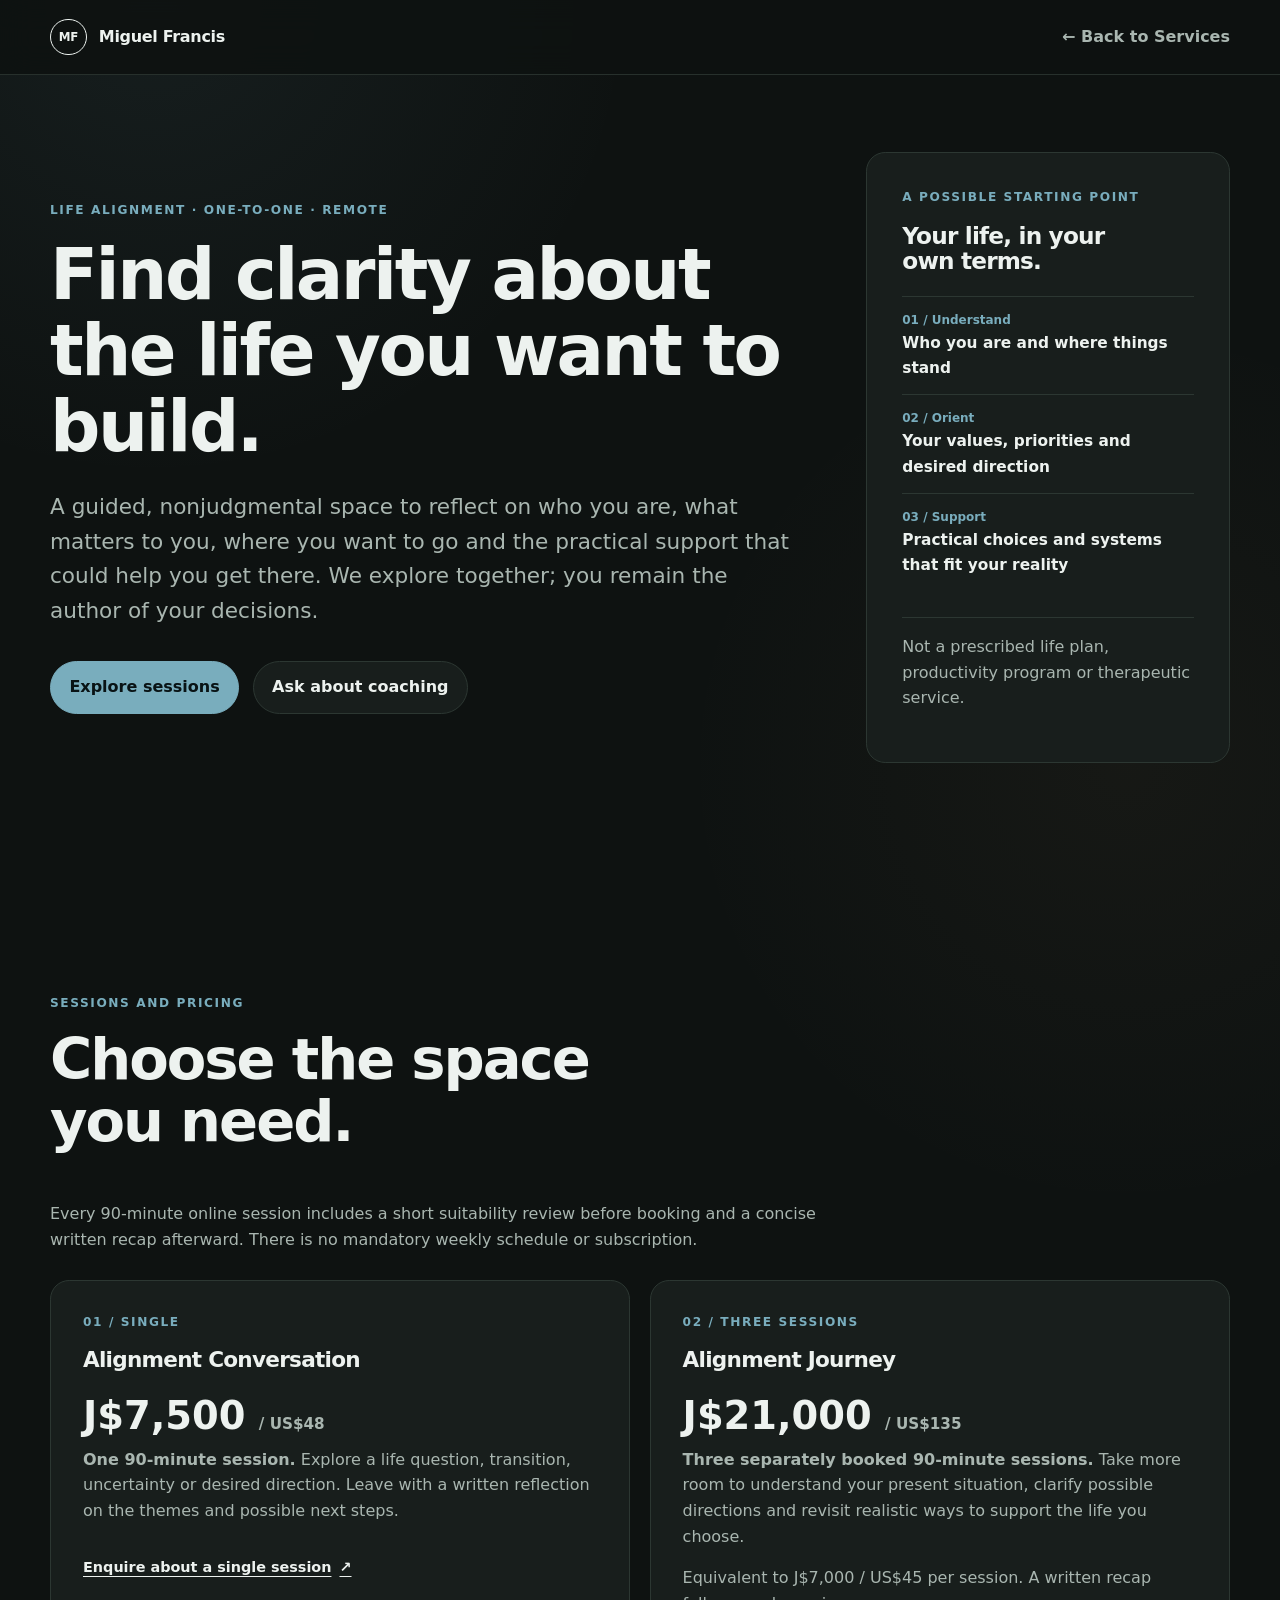
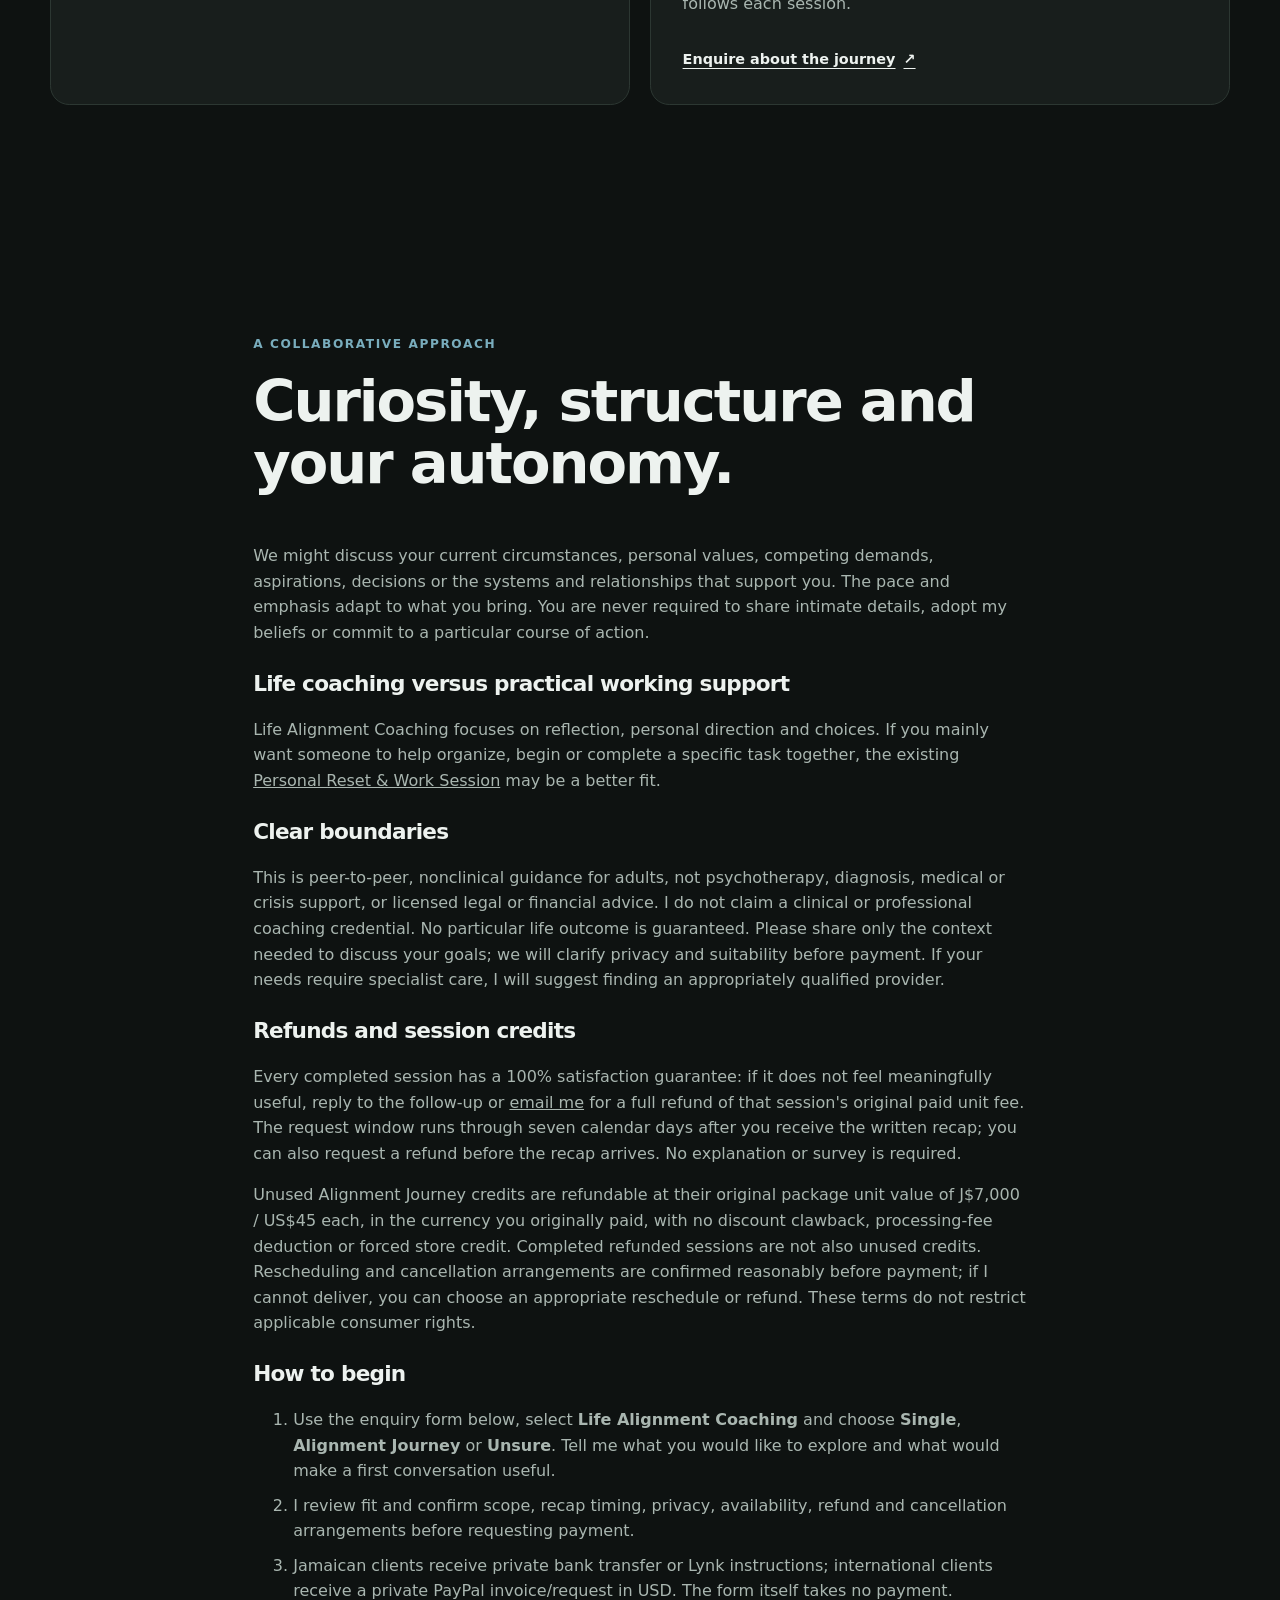
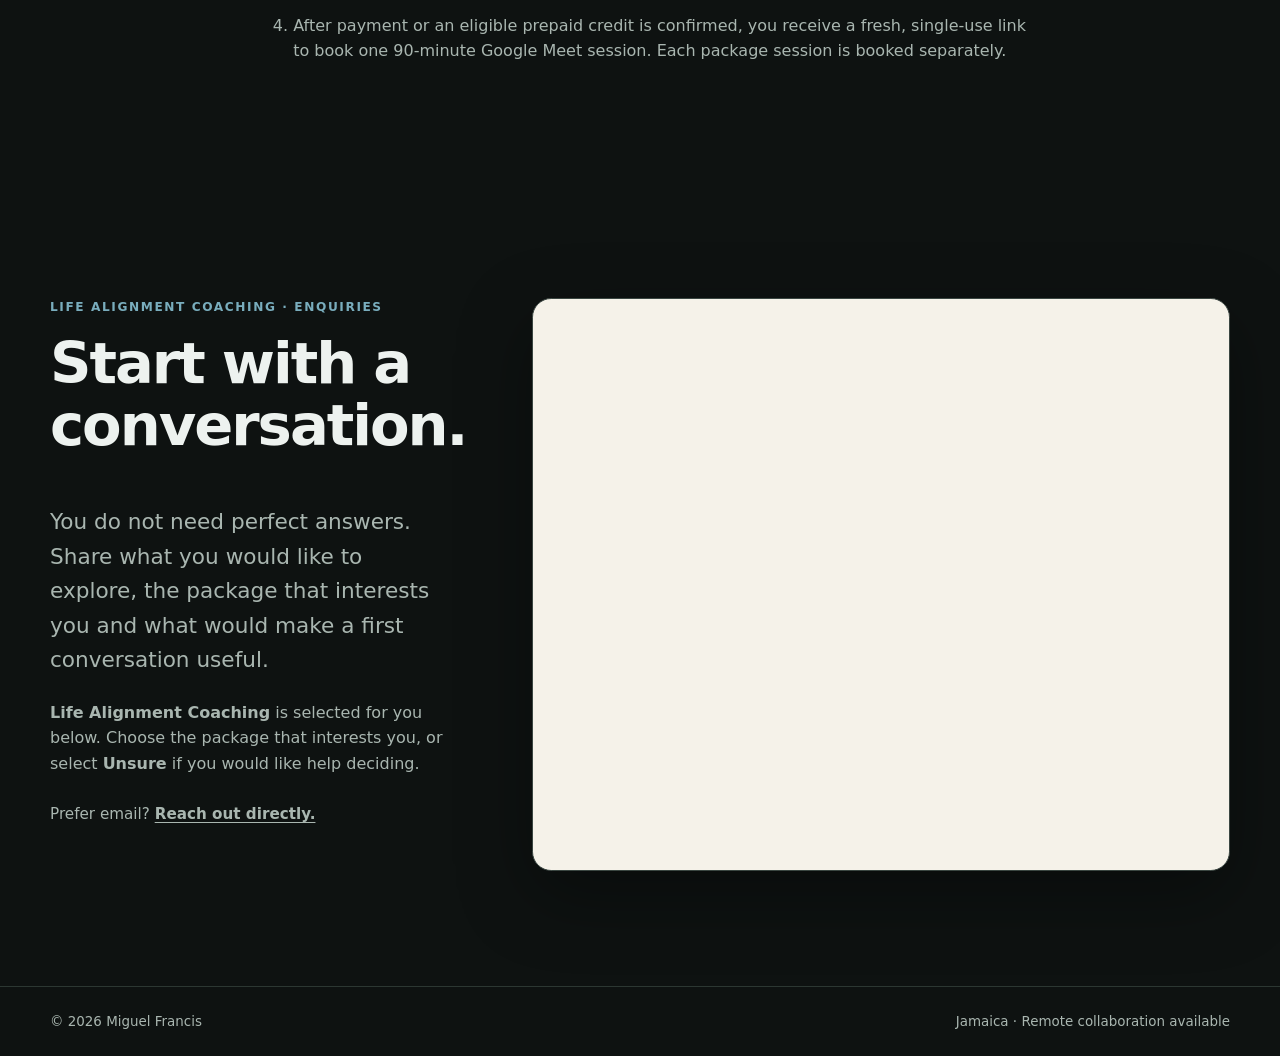
==== commit 375a176a: "fix: align coaching intake copy with verified live setup" ====
--- a/life-alignment-coaching.html
+++ b/life-alignment-coaching.html
@@ -77,13 +77,13 @@
         <h3>Life coaching versus practical working support</h3>
         <p>Life Alignment Coaching focuses on reflection, personal direction and choices. If you mainly want someone to help organize, begin or complete a specific task together, the existing <a href="personal-practical-support.html">Personal Reset &amp; Work Session</a> may be a better fit.</p>
         <h3>Clear boundaries</h3>
-        <p>This is peer-to-peer, nonclinical guidance, not psychotherapy, diagnosis, medical or crisis support, or licensed legal or financial advice. I do not claim a clinical or professional coaching credential. No particular life outcome is guaranteed. Please share only the context needed to discuss your goals; we will clarify privacy and suitability before payment. If your needs require specialist care, I will suggest finding an appropriately qualified provider.</p>
+        <p>This is peer-to-peer, nonclinical guidance for adults, not psychotherapy, diagnosis, medical or crisis support, or licensed legal or financial advice. I do not claim a clinical or professional coaching credential. No particular life outcome is guaranteed. Please share only the context needed to discuss your goals; we will clarify privacy and suitability before payment. If your needs require specialist care, I will suggest finding an appropriately qualified provider.</p>
         <h3>Refunds and session credits</h3>
         <p>Every completed session has a 100% satisfaction guarantee: if it does not feel meaningfully useful, reply to the follow-up or <a href="mailto:miguelfrancis.rw@gmail.com?subject=Life%20Alignment%20Coaching%20refund">email me</a> for a full refund of that session's original paid unit fee. The request window runs through seven calendar days after you receive the written recap; you can also request a refund before the recap arrives. No explanation or survey is required.</p>
-        <p>Unused Alignment Journey credits are refundable at their original package unit value of J$7,000 / US$45 each, with no discount clawback, processing-fee deduction or forced store credit. Completed refunded sessions are not also unused credits. Rescheduling and cancellation arrangements are confirmed reasonably before payment; if I cannot deliver, you can choose an appropriate reschedule or refund. These terms do not restrict applicable consumer rights.</p>
+        <p>Unused Alignment Journey credits are refundable at their original package unit value of J$7,000 / US$45 each, in the currency you originally paid, with no discount clawback, processing-fee deduction or forced store credit. Completed refunded sessions are not also unused credits. Rescheduling and cancellation arrangements are confirmed reasonably before payment; if I cannot deliver, you can choose an appropriate reschedule or refund. These terms do not restrict applicable consumer rights.</p>
         <h3>How to begin</h3>
         <ol>
-          <li>Use the enquiry form below and tell me you are interested in <strong>Life Alignment Coaching</strong> and either <strong>Single</strong> or <strong>Alignment Journey</strong>. If that service is not yet listed in the form, select <strong>Other</strong> and include those details in your inquiry title.</li>
+          <li>Use the enquiry form below, select <strong>Life Alignment Coaching</strong> and choose <strong>Single</strong>, <strong>Alignment Journey</strong> or <strong>Unsure</strong>. Tell me what you would like to explore and what would make a first conversation useful.</li>
           <li>I review fit and confirm scope, recap timing, privacy, availability, refund and cancellation arrangements before requesting payment.</li>
           <li>Jamaican clients receive private bank transfer or Lynk instructions; international clients receive a private PayPal invoice/request in USD. The form itself takes no payment.</li>
           <li>After payment or an eligible prepaid credit is confirmed, you receive a fresh, single-use link to book one 90-minute Google Meet session. Each package session is booked separately.</li>
@@ -96,7 +96,7 @@
           <p class="eyebrow">Life Alignment Coaching · Enquiries</p>
           <h2>Start with a conversation.</h2>
           <p class="hero-copy">You do not need perfect answers. Share what you would like to explore, the package that interests you and what would make a first conversation useful.</p>
-          <p>If <strong>Life Alignment Coaching</strong> does not yet appear as an option, choose <strong>Other</strong> and name the offering and package in the inquiry title.</p>
+          <p><strong>Life Alignment Coaching</strong> is selected for you below. Choose the package that interests you, or select <strong>Unsure</strong> if you would like help deciding.</p>
           <p class="intake-fallback">Prefer email? <a href="mailto:miguelfrancis.rw@gmail.com?subject=Life%20Alignment%20Coaching%20inquiry">Reach out directly.</a></p>
         </div>
         <div class="intake-form-shell" aria-label="Life Alignment Coaching inquiry form">
